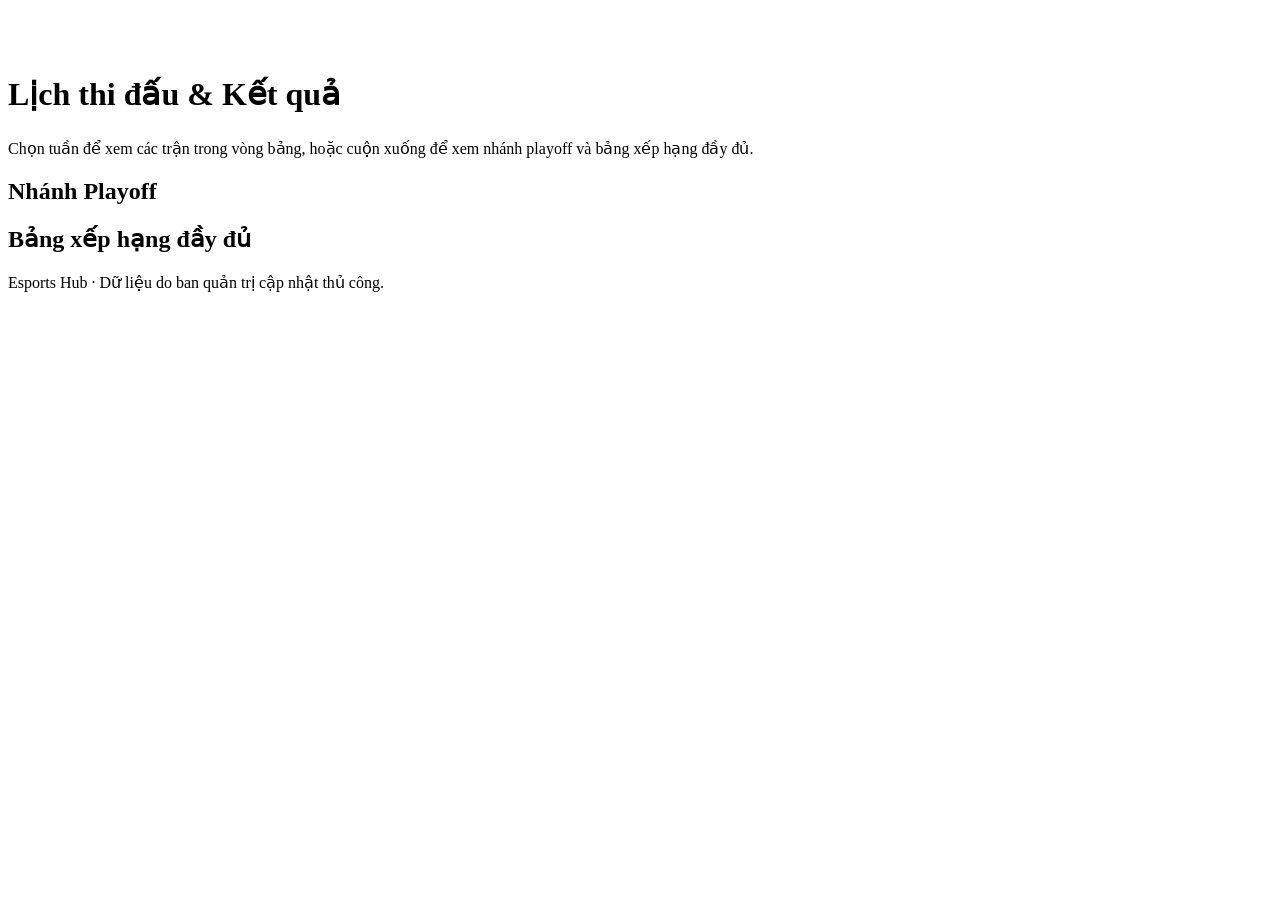
==== lich-thi-dau.html @ e1fceb5a "Add files via upload" ====
<!DOCTYPE html>
<html lang="vi">
<head>
<meta charset="UTF-8">
<meta name="viewport" content="width=device-width, initial-scale=1.0">
<title>Lịch & Kết quả — Esports Hub</title>
<link rel="stylesheet" href="assets/css/style.css">
</head>
<body>

  <header class="site-header">
    <nav id="site-nav"></nav>
  </header>

  <section class="section" style="padding-top:40px">
    <div class="container">
      <h1 class="section__title" style="font-size:32px">Lịch thi đấu & Kết quả</h1>
      <p class="hero__desc">Chọn tuần để xem các trận trong vòng bảng, hoặc cuộn xuống để xem nhánh playoff và bảng xếp hạng đầy đủ.</p>
    </div>
  </section>

  <section class="section">
    <div class="container">
      <div class="week-tabs" id="week-tabs"></div>
      <div class="match-grid" id="week-matches"></div>
    </div>
  </section>

  <section class="section" id="playoff">
    <div class="container">
      <div class="section__head">
        <h2 class="section__title">Nhánh Playoff</h2>
      </div>
      <div id="bracket-view"></div>
    </div>
  </section>

  <section class="section" id="standings">
    <div class="container">
      <div class="section__head">
        <h2 class="section__title">Bảng xếp hạng đầy đủ</h2>
      </div>
      <div style="overflow-x:auto">
        <table class="standings" id="standings-full"></table>
      </div>
    </div>
  </section>

  <footer class="site-footer">
    <div class="container">Esports Hub · Dữ liệu do ban quản trị cập nhật thủ công.</div>
  </footer>

  <script src="assets/js/data.js"></script>
  <script src="assets/js/store.js"></script>
  <script src="assets/js/render.js"></script>
  <script>
    Render.init("schedule");
    const data = Store.getData();
    document.title = data.season.name + " — Lịch & Kết quả";

    // ----- Week tabs -----
    const weeks = Store.getWeeks();
    let activeWeek = weeks[0] || null;
    const tabsEl = document.getElementById("week-tabs");
    const matchesEl = document.getElementById("week-matches");

    function renderWeek(w) {
      activeWeek = w;
      tabsEl.querySelectorAll(".week-tab").forEach((btn) => {
        btn.classList.toggle("is-active", Number(btn.dataset.week) === w);
      });
      const matches = Store.getMatches({ week: w, stage: "group" });
      matchesEl.innerHTML = matches.length
        ? matches.map((m) => Render.matchCard(m)).join("")
        : `<div class="empty-state"><b>Chưa có trận</b>Tuần này chưa có lịch thi đấu.</div>`;
    }

    if (weeks.length) {
      tabsEl.innerHTML = weeks
        .map((w) => `<button class="week-tab" data-week="${w}">Tuần ${w}</button>`)
        .join("");
      tabsEl.querySelectorAll(".week-tab").forEach((btn) =>
        btn.addEventListener("click", () => renderWeek(Number(btn.dataset.week)))
      );
      renderWeek(weeks[0]);
    } else {
      matchesEl.innerHTML = `<div class="empty-state"><b>Chưa có dữ liệu</b>Hãy thêm trận đấu trong trang Quản trị.</div>`;
    }

    // ----- Bracket view (read-only) -----
    const bracketEl = document.getElementById("bracket-view");
    function slotLabel(teamId) {
      if (!teamId) return `<span class="name">${Render.teamBadge(null, "sm")} Chưa xác định</span>`;
      return `<span class="name">${Render.teamBadge(teamId, "sm")} ${Store.getTeam(teamId)?.short || "?"}</span>`;
    }
    function bracketMatchHTML(m) {
      const s1 = m.score1 ?? "-";
      const s2 = m.score2 ?? "-";
      return `
        <div class="bracket-match">
          <div class="bracket-slot">${slotLabel(m.team1)}<b>${s1}</b></div>
          <div class="bracket-slot">${slotLabel(m.team2)}<b>${s2}</b></div>
        </div>`;
    }
    if (data.season.format.playoffEnabled) {
      const b = data.bracket;
      bracketEl.innerHTML = `
        <div class="bracket">
          <div class="bracket-col">
            <div class="bracket-col__label">Nhánh thắng</div>
            ${b.upper.map(bracketMatchHTML).join("")}
          </div>
          <div class="bracket-col">
            <div class="bracket-col__label">Nhánh thua</div>
            ${b.lower.map(bracketMatchHTML).join("")}
          </div>
          <div class="bracket-col">
            <div class="bracket-col__label">Chung kết tổng</div>
            ${bracketMatchHTML(b.grandFinal)}
          </div>
        </div>`;
    } else {
      bracketEl.innerHTML = `<div class="empty-state"><b>Chưa bật vòng playoff</b>Ban quản trị có thể bật thể thức playoff trong trang Quản trị.</div>`;
    }

    // ----- Full standings -----
    const standings = Store.computeStandings();
    document.getElementById("standings-full").innerHTML = `
      <thead><tr>
        <th class="rank">#</th><th>Đội</th><th class="num">Trận</th>
        <th class="num">Thắng</th><th class="num">Thua</th><th class="num">Hiệu số ván</th><th class="num">Điểm</th>
      </tr></thead>
      <tbody>
        ${standings
          .map(
            (row, i) => `
          <tr>
            <td class="rank">${i + 1}</td>
            <td class="team-cell">${Render.teamBadge(row.team.id, "sm")} ${row.team.name}</td>
            <td class="num">${row.played}</td>
            <td class="num">${row.win}</td>
            <td class="num">${row.loss}</td>
            <td class="num">${row.mapWin - row.mapLoss >= 0 ? "+" : ""}${row.mapWin - row.mapLoss}</td>
            <td class="num">${row.points}</td>
          </tr>`
          )
          .join("")}
      </tbody>
    `;
  </script>
</body>
</html>
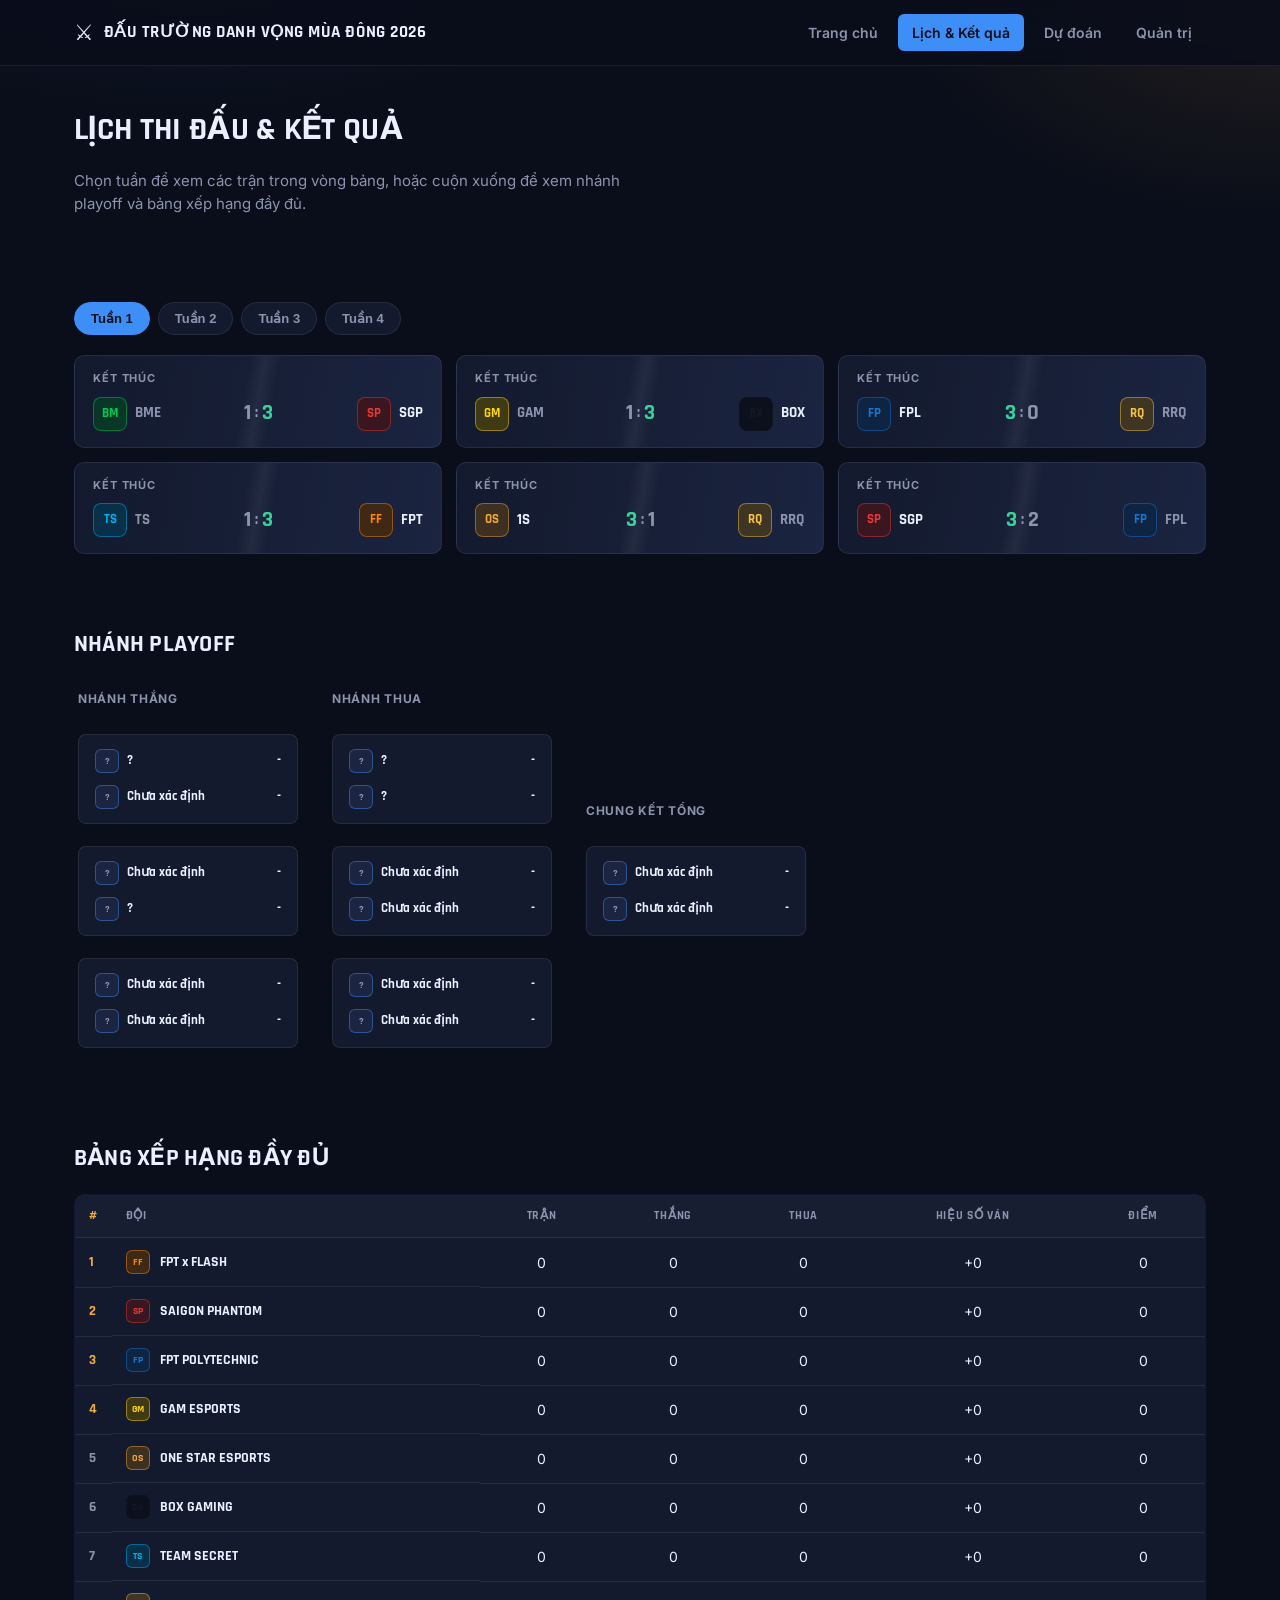
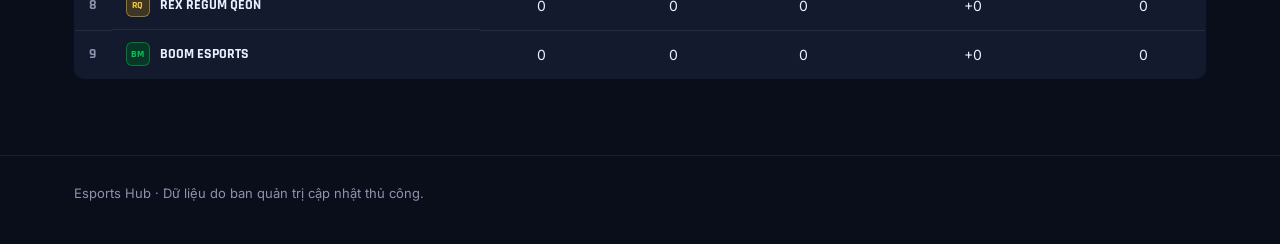
==== commit 80645d44: "Remove 'stage' parameter from getMatches call" ====
--- a/lich-thi-dau.html
+++ b/lich-thi-dau.html
@@ -69,7 +69,7 @@
       tabsEl.querySelectorAll(".week-tab").forEach((btn) => {
         btn.classList.toggle("is-active", Number(btn.dataset.week) === w);
       });
-      const matches = Store.getMatches({ week: w, stage: "group" });
+    const matches = Store.getMatches({ week: w });
       matchesEl.innerHTML = matches.length
         ? matches.map((m) => Render.matchCard(m)).join("")
         : `<div class="empty-state"><b>Chưa có trận</b>Tuần này chưa có lịch thi đấu.</div>`;
--- a/assets/css/style.css
+++ b/assets/css/style.css
@@ -0,0 +1,469 @@
+/* ============================================================
+   ESPORTS HUB — bảng màu & kiểu chữ lấy cảm hứng từ banner giải đấu
+   Rajdhani: tiêu đề, điểm số, số liệu (chữ khỏe, hơi hẹp, chất "thi đấu")
+   Inter: nội dung, nhãn phụ (dễ đọc)
+   ============================================================ */
+
+@import url("https://fonts.googleapis.com/css2?family=Rajdhani:wght@500;600;700&family=Inter:wght@400;500;600;700&display=swap");
+
+:root {
+  --bg: #0a0e1a;
+  --bg-raised: #131a2e;
+  --bg-raised-2: #1b2440;
+  --border: rgba(255, 255, 255, 0.08);
+  --text: #eaf0ff;
+  --text-dim: #8b93ad;
+  --blue: #3e8ef7;
+  --blue-dark: #1b4db3;
+  --gold: #f0a93b;
+  --win: #34d399;
+  --loss: #f87171;
+  --radius: 10px;
+  --shadow-deep: 0 20px 50px rgba(0, 0, 0, 0.45);
+}
+
+* { box-sizing: border-box; }
+
+html { scroll-behavior: smooth; }
+
+body {
+  margin: 0;
+  background: var(--bg);
+  background-image:
+    radial-gradient(ellipse 900px 500px at 15% -10%, rgba(62, 142, 247, 0.14), transparent 60%),
+    radial-gradient(ellipse 700px 400px at 100% 0%, rgba(240, 169, 59, 0.10), transparent 55%);
+  color: var(--text);
+  font-family: "Inter", system-ui, sans-serif;
+  line-height: 1.5;
+  min-height: 100vh;
+}
+
+h1, h2, h3, h4, .display {
+  font-family: "Rajdhani", "Inter", sans-serif;
+  font-weight: 700;
+  letter-spacing: 0.01em;
+  margin: 0;
+}
+
+a { color: inherit; text-decoration: none; }
+
+img { max-width: 100%; display: block; }
+
+.container {
+  max-width: 1180px;
+  margin: 0 auto;
+  padding: 0 24px;
+}
+
+@media (prefers-reduced-motion: reduce) {
+  * { animation: none !important; transition: none !important; }
+  html { scroll-behavior: auto; }
+}
+
+/* ---------- Sponsor / top strip ---------- */
+.top-strip {
+  border-bottom: 1px solid var(--border);
+  background: rgba(6, 9, 17, 0.7);
+}
+.top-strip .container {
+  display: flex;
+  justify-content: space-between;
+  align-items: center;
+  padding-top: 8px;
+  padding-bottom: 8px;
+  font-size: 12px;
+  color: var(--text-dim);
+}
+.top-strip .sponsors { display: flex; gap: 14px; align-items: center; }
+
+/* ---------- Nav ---------- */
+.site-header {
+  position: sticky;
+  top: 0;
+  z-index: 40;
+  backdrop-filter: blur(10px);
+  background: rgba(10, 14, 26, 0.85);
+  border-bottom: 1px solid var(--border);
+}
+#site-nav {
+  display: flex;
+  align-items: center;
+  justify-content: space-between;
+  padding: 14px 24px;
+  max-width: 1180px;
+  margin: 0 auto;
+  position: relative;
+}
+.nav-brand { display: flex; align-items: center; gap: 10px; }
+.nav-brand-icon { font-size: 22px; }
+.nav-brand-text {
+  font-family: "Rajdhani", sans-serif;
+  font-weight: 700;
+  font-size: 17px;
+  letter-spacing: 0.03em;
+}
+.nav-links { display: flex; gap: 6px; }
+.nav-link {
+  padding: 8px 14px;
+  border-radius: 6px;
+  font-size: 14px;
+  font-weight: 600;
+  color: var(--text-dim);
+}
+.nav-link:hover { color: var(--text); background: var(--bg-raised); }
+.nav-link.is-active { color: var(--bg); background: var(--blue); }
+.nav-toggle {
+  display: none;
+  background: none;
+  border: 1px solid var(--border);
+  color: var(--text);
+  border-radius: 6px;
+  font-size: 18px;
+  padding: 4px 10px;
+  cursor: pointer;
+}
+
+@media (max-width: 760px) {
+  .nav-toggle { display: block; }
+  .nav-links {
+    display: none;
+    flex-direction: column;
+    position: absolute;
+    top: 58px;
+    right: 16px;
+    left: 16px;
+    background: var(--bg-raised);
+    border: 1px solid var(--border);
+    border-radius: var(--radius);
+    padding: 8px;
+    box-shadow: var(--shadow-deep);
+  }
+  .nav-links.is-open { display: flex; }
+}
+
+/* ---------- Esport switch pills ---------- */
+#esport-switch { display: flex; gap: 8px; flex-wrap: wrap; }
+.esport-pill {
+  display: inline-flex;
+  align-items: center;
+  gap: 6px;
+  padding: 7px 14px;
+  border-radius: 999px;
+  border: 1px solid var(--border);
+  background: var(--bg-raised);
+  color: var(--text);
+  font-family: "Inter", sans-serif;
+  font-weight: 600;
+  font-size: 13px;
+}
+.esport-pill.is-active { border-color: var(--blue); color: var(--blue); background: rgba(62, 142, 247, 0.1); }
+.esport-pill.is-disabled { opacity: 0.4; cursor: not-allowed; }
+
+/* ---------- Hero ---------- */
+.hero {
+  position: relative;
+  padding: 64px 0 40px;
+  overflow: hidden;
+}
+.hero__eyebrow-row { margin-bottom: 18px; }
+.hero__title {
+  font-size: clamp(36px, 6vw, 64px);
+  line-height: 1.02;
+  text-transform: uppercase;
+  background: linear-gradient(180deg, #ffffff 0%, #b9c6ef 100%);
+  -webkit-background-clip: text;
+  background-clip: text;
+  color: transparent;
+}
+.hero__subtitle {
+  margin-top: 10px;
+  font-family: "Rajdhani", sans-serif;
+  font-weight: 600;
+  font-size: 18px;
+  color: var(--gold);
+  letter-spacing: 0.08em;
+}
+.hero__desc { margin-top: 16px; max-width: 560px; color: var(--text-dim); font-size: 15px; }
+.hero__cta { margin-top: 26px; display: flex; gap: 12px; flex-wrap: wrap; }
+
+.btn {
+  display: inline-flex;
+  align-items: center;
+  gap: 8px;
+  padding: 12px 22px;
+  border-radius: 8px;
+  font-weight: 700;
+  font-family: "Rajdhani", sans-serif;
+  font-size: 15px;
+  letter-spacing: 0.03em;
+  border: 1px solid transparent;
+  cursor: pointer;
+}
+.btn--primary { background: var(--blue); color: #06101f; }
+.btn--primary:hover { background: #5aa1fb; }
+.btn--ghost { background: transparent; border-color: var(--border); color: var(--text); }
+.btn--ghost:hover { border-color: var(--blue); color: var(--blue); }
+.btn--sm { padding: 8px 14px; font-size: 13px; }
+.btn--danger { background: rgba(248, 113, 113, 0.12); color: var(--loss); border-color: rgba(248,113,113,.3); }
+
+/* ---------- Section shell ---------- */
+.section { padding: 36px 0; }
+.section__head {
+  display: flex;
+  align-items: baseline;
+  justify-content: space-between;
+  margin-bottom: 18px;
+  gap: 12px;
+  flex-wrap: wrap;
+}
+.section__title {
+  font-size: 24px;
+  text-transform: uppercase;
+}
+.section__link { font-size: 13px; font-weight: 600; color: var(--blue); }
+
+/* ---------- Match card (banner chéo) ---------- */
+.match-grid {
+  display: grid;
+  grid-template-columns: repeat(auto-fill, minmax(300px, 1fr));
+  gap: 14px;
+}
+.match-card {
+  position: relative;
+  background: linear-gradient(100deg, var(--bg-raised) 0%, var(--bg-raised-2) 100%);
+  border: 1px solid var(--border);
+  border-radius: var(--radius);
+  padding: 14px 18px 16px;
+  overflow: hidden;
+}
+.match-card::before {
+  content: "";
+  position: absolute;
+  inset: 0;
+  background: linear-gradient(100deg, transparent 46%, rgba(255,255,255,0.05) 50%, transparent 54%);
+  pointer-events: none;
+}
+.match-card--live { border-color: var(--gold); box-shadow: 0 0 0 1px rgba(240,169,59,.25); }
+.match-card__status {
+  font-size: 11px;
+  font-weight: 700;
+  letter-spacing: 0.08em;
+  color: var(--text-dim);
+  margin-bottom: 10px;
+  text-transform: uppercase;
+}
+.match-card--live .match-card__status { color: var(--gold); }
+.match-card__row {
+  display: flex;
+  align-items: center;
+  justify-content: space-between;
+  gap: 8px;
+}
+.match-card__side {
+  display: flex;
+  align-items: center;
+  gap: 8px;
+  flex: 1;
+  min-width: 0;
+}
+.match-card__side--right { flex-direction: row-reverse; text-align: right; }
+.match-card__name {
+  font-family: "Rajdhani", sans-serif;
+  font-weight: 700;
+  font-size: 15px;
+  white-space: nowrap;
+  overflow: hidden;
+  text-overflow: ellipsis;
+  color: var(--text-dim);
+}
+.match-card__side.is-winner .match-card__name { color: var(--text); }
+.match-card__score {
+  display: flex;
+  align-items: center;
+  gap: 4px;
+  font-family: "Rajdhani", sans-serif;
+  font-weight: 700;
+  font-size: 22px;
+  color: var(--text-dim);
+  padding: 0 6px;
+}
+.match-card__score .is-winner { color: var(--win); }
+.match-card__vs { color: var(--text-dim); font-size: 15px; }
+
+.team-badge {
+  --badge-color: #3e8ef7;
+  width: 34px;
+  height: 34px;
+  border-radius: 8px;
+  display: flex;
+  align-items: center;
+  justify-content: center;
+  background: color-mix(in srgb, var(--badge-color) 22%, #0a0e1a);
+  color: var(--badge-color);
+  font-family: "Rajdhani", sans-serif;
+  font-weight: 700;
+  font-size: 13px;
+  flex-shrink: 0;
+  border: 1px solid color-mix(in srgb, var(--badge-color) 45%, transparent);
+}
+.team-badge--sm { width: 24px; height: 24px; font-size: 10px; border-radius: 6px; }
+.team-badge--lg { width: 48px; height: 48px; font-size: 16px; }
+.team-badge img { width: 100%; height: 100%; object-fit: contain; border-radius: inherit; }
+.team-badge--tbd { color: var(--text-dim); background: var(--bg-raised-2); }
+
+/* ---------- Standings table ---------- */
+.standings {
+  width: 100%;
+  border-collapse: collapse;
+  background: var(--bg-raised);
+  border-radius: var(--radius);
+  overflow: hidden;
+  border: 1px solid var(--border);
+}
+.standings th, .standings td {
+  padding: 12px 14px;
+  text-align: left;
+  font-size: 14px;
+  border-bottom: 1px solid var(--border);
+}
+.standings th {
+  font-family: "Rajdhani", sans-serif;
+  font-size: 12px;
+  letter-spacing: 0.06em;
+  text-transform: uppercase;
+  color: var(--text-dim);
+  background: rgba(255,255,255,0.02);
+}
+.standings tbody tr:last-child td { border-bottom: none; }
+.standings tbody tr:hover { background: rgba(62,142,247,0.06); }
+.standings td.num, .standings th.num { text-align: center; }
+.standings .rank { font-family: "Rajdhani", sans-serif; font-weight: 700; color: var(--text-dim); width: 32px; }
+.standings tr:nth-child(-n+4) .rank { color: var(--gold); }
+.standings .team-cell { display: flex; align-items: center; gap: 10px; font-family: "Rajdhani", sans-serif; font-weight: 700; }
+
+/* ---------- Week tabs ---------- */
+.week-tabs { display: flex; gap: 8px; flex-wrap: wrap; margin-bottom: 20px; }
+.week-tab {
+  padding: 8px 16px;
+  border-radius: 999px;
+  border: 1px solid var(--border);
+  background: var(--bg-raised);
+  font-weight: 600;
+  font-size: 13px;
+  cursor: pointer;
+  color: var(--text-dim);
+}
+.week-tab.is-active { background: var(--blue); border-color: var(--blue); color: #06101f; }
+
+/* ---------- Predict page ---------- */
+.predict-card {
+  background: var(--bg-raised);
+  border: 1px solid var(--border);
+  border-radius: var(--radius);
+  padding: 16px 18px;
+  display: flex;
+  align-items: center;
+  justify-content: space-between;
+  gap: 12px;
+  flex-wrap: wrap;
+}
+.predict-teams { display: flex; align-items: center; gap: 12px; }
+.predict-team { display: flex; align-items: center; gap: 8px; font-family: "Rajdhani", sans-serif; font-weight: 700; }
+.predict-choice { display: flex; gap: 8px; }
+.pick-btn {
+  padding: 8px 16px;
+  border-radius: 8px;
+  border: 1px solid var(--border);
+  background: var(--bg-raised-2);
+  color: var(--text-dim);
+  font-weight: 700;
+  font-family: "Rajdhani", sans-serif;
+  cursor: pointer;
+  font-size: 14px;
+}
+.pick-btn.is-selected { background: var(--blue); border-color: var(--blue); color: #06101f; }
+.pick-btn:disabled { opacity: .5; cursor: default; }
+.predict-result-tag {
+  font-size: 12px;
+  font-weight: 700;
+  padding: 4px 10px;
+  border-radius: 999px;
+}
+.predict-result-tag.correct { background: rgba(52,211,153,.15); color: var(--win); }
+.predict-result-tag.wrong { background: rgba(248,113,113,.15); color: var(--loss); }
+
+.score-banner {
+  display: flex;
+  align-items: center;
+  justify-content: space-between;
+  gap: 16px;
+  background: var(--bg-raised);
+  border: 1px solid var(--border);
+  border-radius: var(--radius);
+  padding: 18px 24px;
+}
+.score-banner__stat { text-align: center; }
+.score-banner__stat b { display: block; font-family: "Rajdhani", sans-serif; font-size: 28px; }
+.score-banner__stat span { font-size: 12px; color: var(--text-dim); }
+
+/* ---------- Bracket ---------- */
+.bracket { display: flex; gap: 34px; overflow-x: auto; padding: 10px 4px 20px; }
+.bracket-col { display: flex; flex-direction: column; gap: 22px; justify-content: center; min-width: 220px; }
+.bracket-col__label { font-size: 12px; color: var(--text-dim); text-transform: uppercase; letter-spacing: .06em; margin-bottom: 4px; font-weight: 700; }
+.bracket-match {
+  background: var(--bg-raised);
+  border: 1px solid var(--border);
+  border-radius: 8px;
+  padding: 8px;
+}
+.bracket-slot { display: flex; align-items: center; justify-content: space-between; padding: 6px 8px; border-radius: 6px; font-family: "Rajdhani", sans-serif; font-weight: 700; font-size: 13px; cursor: pointer; }
+.bracket-slot:hover { background: rgba(62,142,247,.08); }
+.bracket-slot.is-picked { background: rgba(62,142,247,.18); color: var(--blue); }
+.bracket-slot span.name { display: flex; align-items: center; gap: 8px; }
+
+/* ---------- Forms (admin) ---------- */
+.panel { background: var(--bg-raised); border: 1px solid var(--border); border-radius: var(--radius); padding: 20px; }
+.field-row { display: grid; grid-template-columns: repeat(auto-fit, minmax(160px, 1fr)); gap: 12px; margin-bottom: 12px; }
+label { font-size: 12px; color: var(--text-dim); font-weight: 600; display: block; margin-bottom: 6px; }
+input, select {
+  width: 100%;
+  background: var(--bg);
+  border: 1px solid var(--border);
+  color: var(--text);
+  border-radius: 6px;
+  padding: 9px 10px;
+  font-size: 14px;
+  font-family: "Inter", sans-serif;
+}
+input:focus, select:focus, button:focus, .pick-btn:focus, .nav-link:focus {
+  outline: 2px solid var(--blue);
+  outline-offset: 2px;
+}
+.table-simple { width: 100%; border-collapse: collapse; }
+.table-simple th, .table-simple td { padding: 8px 10px; border-bottom: 1px solid var(--border); font-size: 13px; text-align: left; }
+.tabs { display: flex; gap: 6px; margin-bottom: 20px; border-bottom: 1px solid var(--border); }
+.tab-btn { padding: 10px 16px; font-weight: 700; font-family: "Rajdhani", sans-serif; color: var(--text-dim); border-bottom: 2px solid transparent; cursor: pointer; background: none; border-top: none; border-left: none; border-right: none; font-size: 15px; }
+.tab-btn.is-active { color: var(--blue); border-bottom-color: var(--blue); }
+.tab-panel { display: none; }
+.tab-panel.is-active { display: block; }
+.hint { font-size: 12px; color: var(--text-dim); margin-top: 4px; }
+.badge-count { background: var(--bg-raised-2); color: var(--text-dim); font-size: 11px; padding: 2px 8px; border-radius: 999px; margin-left: 6px; }
+
+/* ---------- Empty state ---------- */
+.empty-state { text-align: center; padding: 40px 20px; color: var(--text-dim); }
+.empty-state b { display: block; color: var(--text); font-family: "Rajdhani", sans-serif; font-size: 18px; margin-bottom: 6px; }
+
+/* ---------- Footer ---------- */
+.site-footer {
+  border-top: 1px solid var(--border);
+  padding: 28px 0 40px;
+  color: var(--text-dim);
+  font-size: 13px;
+  margin-top: 40px;
+}
+
+@media (max-width: 600px) {
+  .score-banner { flex-wrap: wrap; }
+  .predict-card { flex-direction: column; align-items: stretch; }
+  .predict-choice { justify-content: center; }
+}
